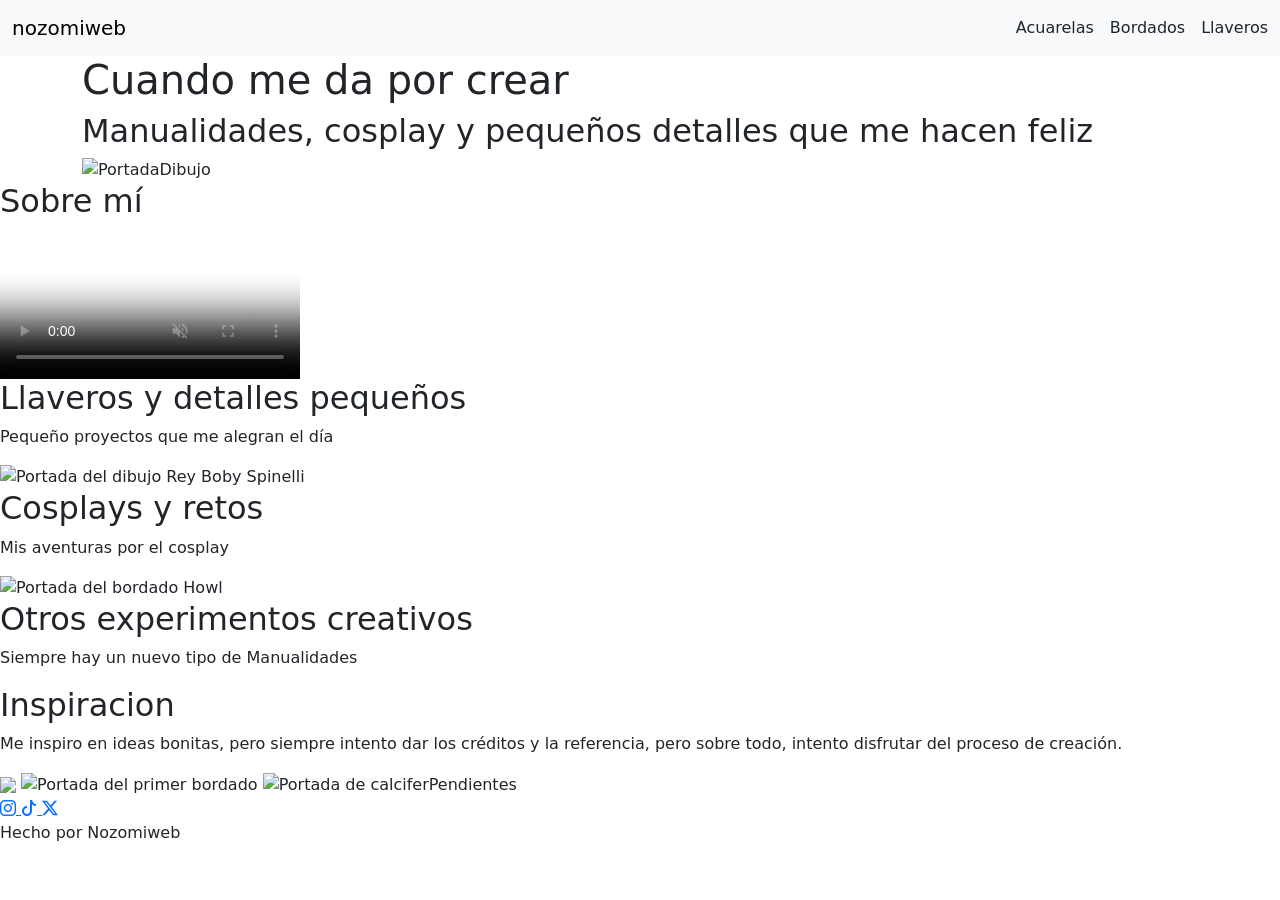
==== index.html @ b39aea2e "Add files via upload" ====
<html lang="es">
    <head>
        <title>nozomiweb</title>
        <meta charset="UTF-8">
        <link rel="stylesheet" href="./src/css/style.css">
        <!-- google fonts -->
        <link href="https://fonts.googleapis.com/css2?family=Nunito:wght@300;400;600;700&display=swap" rel="stylesheet">
        <!-- Bootstrap CSS -->
        <link href="https://cdn.jsdelivr.net/npm/bootstrap@5.3.3/dist/css/bootstrap.min.css" rel="stylesheet">
        <!-- Bootstrap JS (opcional para componentes interactivos como modals, dropdowns) -->
        <!-- Bootstrap JS + Popper (usa esta versión si no tienes conexión a internet) -->
        <script src="https://cdn.jsdelivr.net/npm/bootstrap@5.3.3/dist/js/bootstrap.bundle.min.js"></script>
        <!-- Bootstrap CSS iconos para el footer-->
        <link rel="stylesheet" href="https://cdn.jsdelivr.net/npm/bootstrap-icons@1.13.1/font/bootstrap-icons.min.css">
    </head>
        <body class="body">
            <main>
                <!-- Barra de navegación -->
                <nav class="navbar navbar-expand-lg navbar-light bg-light">
                    <div class="container-fluid d-flex justify-content-between align-items-center">
                        <a class="navbar-brand" href="./index.html">nozomiweb</a>
                        <!-- Button se colapse condigo original 
                        <button class="navbar-toggler" type="button"
                                data-bs-toggle="collapse"
                                data-bs-target="#navbarNav"
                                aria-controls="navbarNav"
                                aria-expanded="false"
                                aria-label="Toggle navigation">
                            <span class="navbar-toggler-icon"></span>
                        </button>
                        <div class="collapse navbar-collapse" id="navbarNav">
                            <ul class="navbar-nav">
                                <li class="nav-item">
                                    <a class="nav-link" href="./paginas/acuarelas.html">Acuarelas</a>
                                </li>
                                <li class="nav-item">
                                    <a class="nav-link" href="./paginas/bordados.html">Bordados</a>
                                </li>
                                <li class="nav-item">
                                    <a class="nav-link" href="./paginas/pan.html">Pan</a>
                                </li>
                                <li class="nav-item">
                                    <a class="nav-link" href="./paginas/llaveros.html">Llaveros</a>
                                </li>
                            </ul>
                        </div>
                        -->
                        <div class="d-flex gap-3">
                            <a class="nav-link" href="./paginas/acuarelas.html">Acuarelas</a>
                            <a class="nav-link" href="./paginas/bordados.html">Bordados</a>
                            <!-- <a class="nav-link" href="./paginas/pan.html">Pan</a> -->
                            <a class="nav-link" href="./paginas/llaveros.html">Llaveros</a>
                        </div>
                    </div>
                </nav>
                <section class="seccionTitulo autoShow">
                    <div class="contenedorTitulo container autoShow">
                        <div class="row align-items-center">
                            <h1 class="titulo col-12">Cuando me da por crear</h1>
                            <h2 class="subtitulo col-12">Manualidades, cosplay y pequeños detalles que me hacen feliz</h2>
                            <div class="itemTitulo col-12"> 
                                <img class="mediaTitulo" src="./src/img/dibujo_cristian.png" alt="PortadaDibujo">

                            </div>
                        </div>
                    </div>
                </section>
                <section class="sobreMi autoShow">
                    <h2 class="subtitulo2y3">Sobre mí</h2>
                    <div class="contenido3columnas">
                        <span class="item3columnas">
                            <video class="media3Columnas imageReveal" autoplay loop muted playsinline controls src="./src/video/videoRana.mp4" poster="./src/img/ranavideo.jpg"></video>
                            <h2 class="tituloSobreMi">Llaveros y detalles pequeños</h2>
                            <p>Pequeño proyectos que me alegran el día</p>
                        </span>
                        <span class="item3columnas">
                            <img class="media3Columnas imageReveal" src="./src/img/reyBobySpinelli.jpg" alt="Portada del dibujo Rey Boby Spinelli">
                            <h2 class="tituloSobreMi">Cosplays y retos</h2>
                            <p>Mis aventuras por el cosplay</p>
                        </span>
                        <span class="item3columnas">
                            <img class="media3Columnas imageReveal" src="./src/img/bordadoHowl.jpg" alt="Portada del bordado Howl">
                            <h2 class="tituloSobreMi">Otros experimentos creativos</h2>
                            <p>Siempre  hay un nuevo tipo de Manualidades</p>
                        </span>
                    </div>
                </section>
                <section class="Inspiracion autoShow">
                    <h2 class="subtitulo2y3">Inspiracion</h2>
                    <p>Me inspiro en ideas bonitas, pero siempre intento dar los créditos y la referencia, pero sobre todo, intento disfrutar del proceso de creación.</p>

                    <div class="contenido3columnas">
                        <span class="item3columnas">
                            <img class="media3Columnas imageReveal" src="./src/img/acuarelaHowl.jpg" poster="./src/img/acuarelaHowl.jpg">
                        </span>
                        <span class="item3columnas">
                            <img class="media3Columnas imageReveal" src="./src/img/primerbordado.jpg" alt="Portada del primer bordado">
                        </span>
                        <span class="item3columnas">
                            <img class="media3Columnas imageReveal" src="./src/img/calciferPendientes.jpg" alt="Portada de calciferPendientes">
                        </span>
                    </div>
                </section>
                <script src="https://cdn.jsdelivr.net/npm/bootstrap@5.3.3/dist/js/bootstrap.bundle.min.js"></script>
            </main>
            <footer class="footer">
                <a href="https://www.instagram.com/nozomi1766.h" target="_blank" rel="noopener noreferrer">
                    <i class="bi bi-instagram"></i>
                </a>
                <a href="https://www.tiktok.com/@nozomi1766?_t=ZN-8zOnGwAVxDS&_r=1" target="_blank" rel="noopener noreferrer">
                    <i class="bi bi-tiktok"></i>
                </a>
                <a href="https://x.com/NozomiW3?t=mJNYNtCcbD8m_alJudi39w&s=09" target="_blank" rel="noopener noreferrer">
                    <i class="bi bi-twitter-x"></i>
                </a>
                <p>Hecho por Nozomiweb</p>
            </footer>
        </body>
</html>
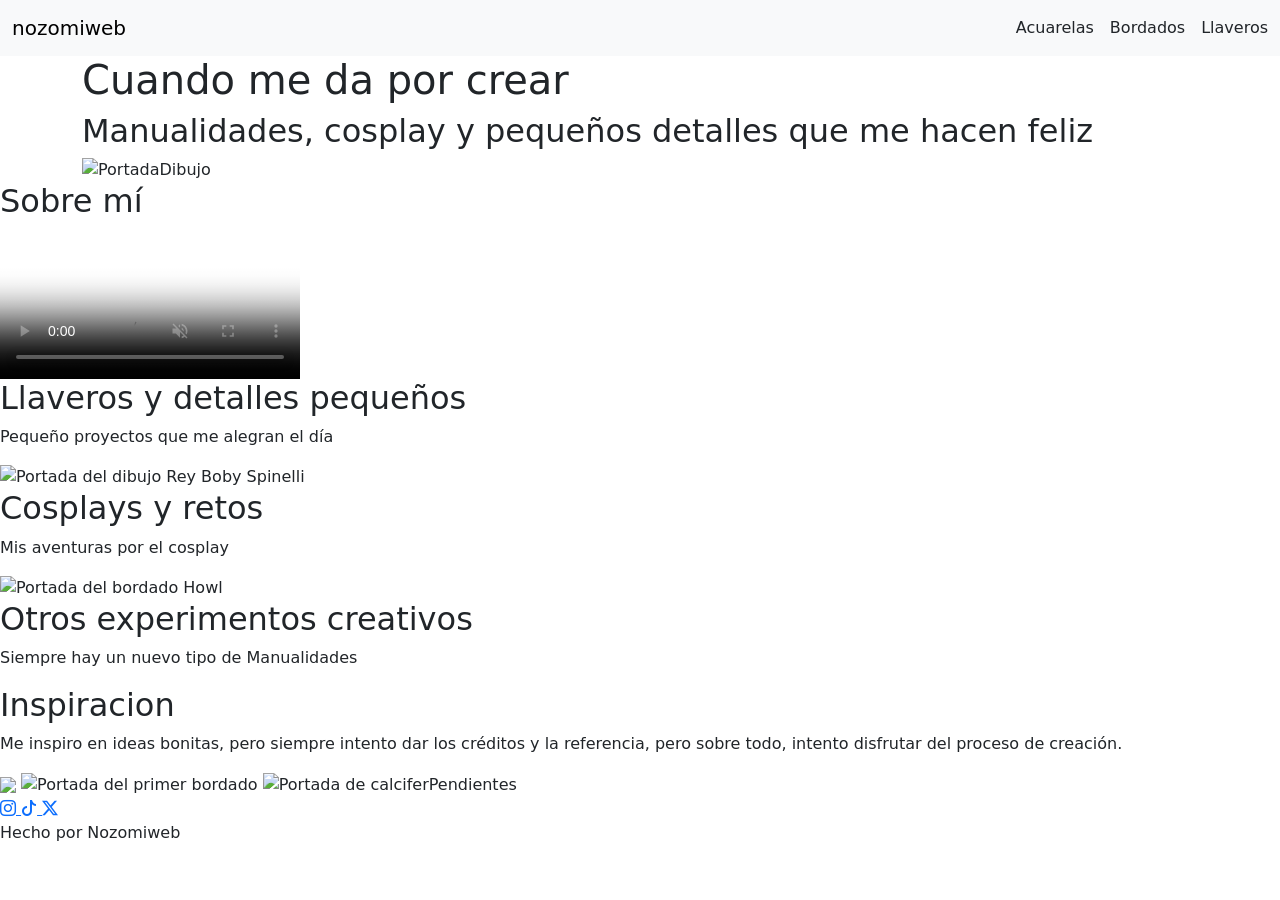
==== commit 910af8e2: "Refactor index.html structure and styles" ====
--- a/index.html
+++ b/index.html
@@ -1,18 +1,21 @@
 <html lang="es">
     <head>
-        <title>nozomiweb</title>
-        <meta charset="UTF-8">
-        <link rel="stylesheet" href="./src/css/style.css">
-        <!-- google fonts -->
-        <link href="https://fonts.googleapis.com/css2?family=Nunito:wght@300;400;600;700&display=swap" rel="stylesheet">
-        <!-- Bootstrap CSS -->
-        <link href="https://cdn.jsdelivr.net/npm/bootstrap@5.3.3/dist/css/bootstrap.min.css" rel="stylesheet">
-        <!-- Bootstrap JS (opcional para componentes interactivos como modals, dropdowns) -->
-        <!-- Bootstrap JS + Popper (usa esta versión si no tienes conexión a internet) -->
-        <script src="https://cdn.jsdelivr.net/npm/bootstrap@5.3.3/dist/js/bootstrap.bundle.min.js"></script>
-        <!-- Bootstrap CSS iconos para el footer-->
-        <link rel="stylesheet" href="https://cdn.jsdelivr.net/npm/bootstrap-icons@1.13.1/font/bootstrap-icons.min.css">
-    </head>
+    <meta charset="UTF-8">
+    <title>nozomiweb</title>
+    
+    <!-- Google Fonts -->
+    <link href="https://fonts.googleapis.com/css2?family=Nunito:wght@300;400;600;700&display=swap" rel="stylesheet">
+    
+    <!-- Bootstrap CSS e Iconos -->
+    <link href="https://cdn.jsdelivr.net/npm/bootstrap@5.3.3/dist/css/bootstrap.min.css" rel="stylesheet">
+    <link rel="stylesheet" href="https://cdn.jsdelivr.net/npm/bootstrap-icons@1.13.1/font/bootstrap-icons.min.css">
+    
+    <!-- Tu CSS Personalizado (SIEMPRE AL FINAL DE LOS ESTILOS) -->
+    <link rel="stylesheet" href="src/css/style.css">
+    
+    <!-- Bootstrap JS -->
+    <script src="https://cdn.jsdelivr.net/npm/bootstrap@5.3.3/dist/js/bootstrap.bundle.min.js"></script>
+</head>
         <body class="body">
             <main>
                 <!-- Barra de navegación -->
@@ -116,4 +119,4 @@
                 <p>Hecho por Nozomiweb</p>
             </footer>
         </body>
-</html>+</html>
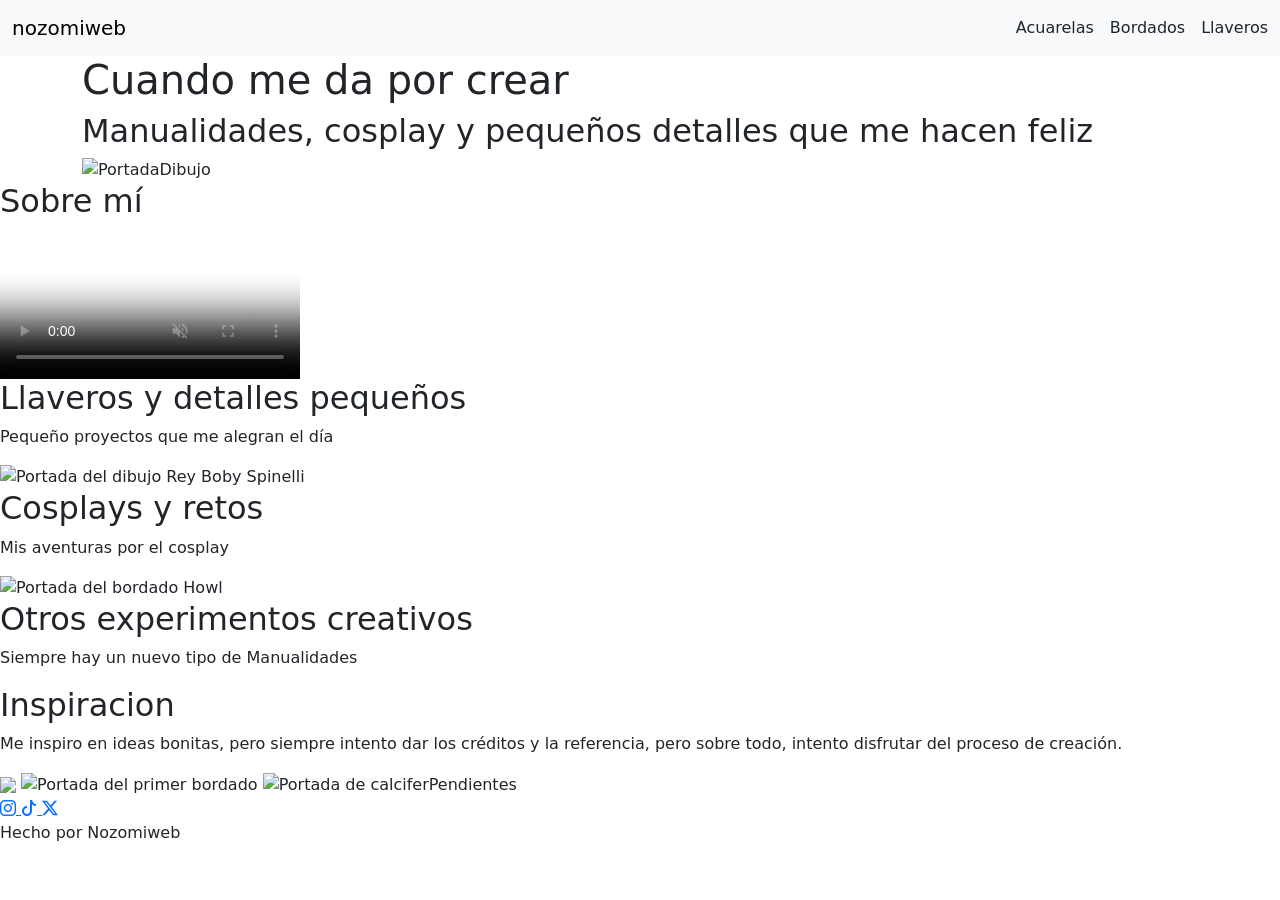
==== commit b4f72db2: "Update index.html" ====
--- a/index.html
+++ b/index.html
@@ -1,21 +1,21 @@
 <html lang="es">
     <head>
-    <meta charset="UTF-8">
-    <title>nozomiweb</title>
-    
-    <!-- Google Fonts -->
-    <link href="https://fonts.googleapis.com/css2?family=Nunito:wght@300;400;600;700&display=swap" rel="stylesheet">
-    
-    <!-- Bootstrap CSS e Iconos -->
-    <link href="https://cdn.jsdelivr.net/npm/bootstrap@5.3.3/dist/css/bootstrap.min.css" rel="stylesheet">
-    <link rel="stylesheet" href="https://cdn.jsdelivr.net/npm/bootstrap-icons@1.13.1/font/bootstrap-icons.min.css">
-    
-    <!-- Tu CSS Personalizado (SIEMPRE AL FINAL DE LOS ESTILOS) -->
-    <link rel="stylesheet" href="src/css/style.css">
-    
-    <!-- Bootstrap JS -->
-    <script src="https://cdn.jsdelivr.net/npm/bootstrap@5.3.3/dist/js/bootstrap.bundle.min.js"></script>
-</head>
+        <meta charset="UTF-8">
+        <title>nozomiweb</title>
+        
+        <!-- Google Fonts -->
+        <link href="https://fonts.googleapis.com/css2?family=Nunito:wght@300;400;600;700&display=swap" rel="stylesheet">
+        
+        <!-- Bootstrap CSS e Iconos -->
+        <link href="https://cdn.jsdelivr.net/npm/bootstrap@5.3.3/dist/css/bootstrap.min.css" rel="stylesheet">
+        <link rel="stylesheet" href="https://cdn.jsdelivr.net/npm/bootstrap-icons@1.13.1/font/bootstrap-icons.min.css">
+        
+        <!-- Tu CSS Personalizado (SIEMPRE AL FINAL DE LOS ESTILOS) -->
+        <link rel="stylesheet" href="src/css/style.css">
+        
+        <!-- Bootstrap JS -->
+        <script src="https://cdn.jsdelivr.net/npm/bootstrap@5.3.3/dist/js/bootstrap.bundle.min.js"></script>
+    </head>
         <body class="body">
             <main>
                 <!-- Barra de navegación -->
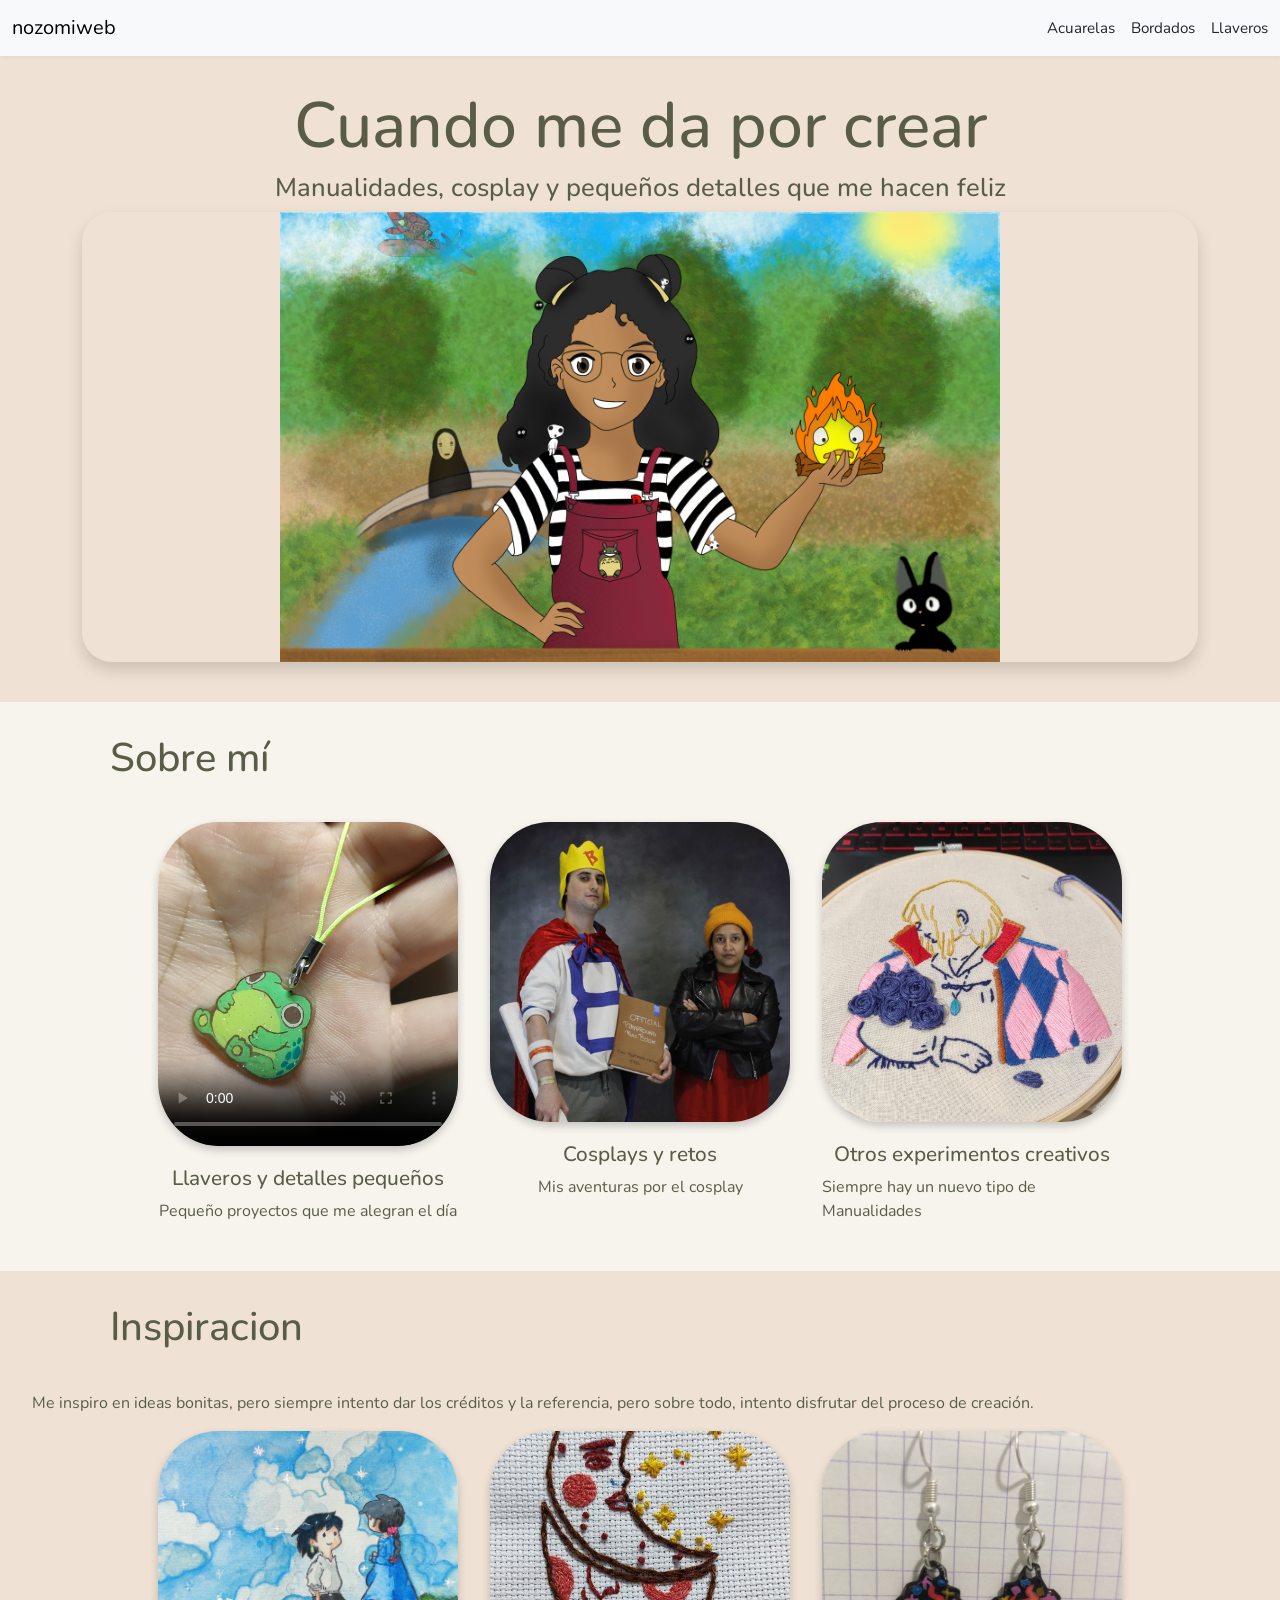
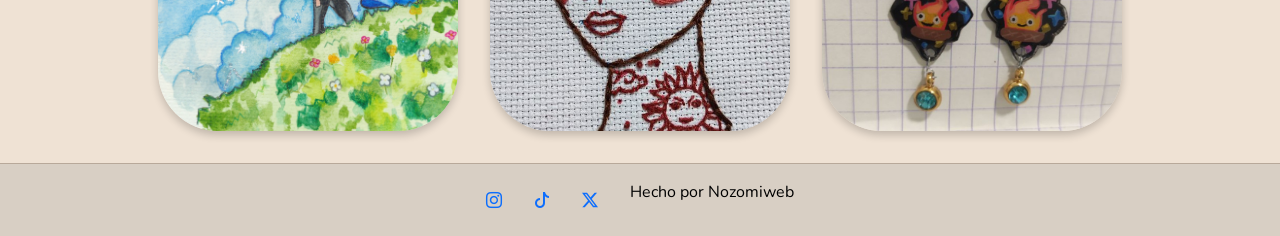
==== commit 4074c4b7: "recuperar" ====
--- a/index.html
+++ b/index.html
@@ -1,122 +1,119 @@
-<html lang="es">
-    <head>
-        <meta charset="UTF-8">
-        <title>nozomiweb</title>
-        
-        <!-- Google Fonts -->
-        <link href="https://fonts.googleapis.com/css2?family=Nunito:wght@300;400;600;700&display=swap" rel="stylesheet">
-        
-        <!-- Bootstrap CSS e Iconos -->
-        <link href="https://cdn.jsdelivr.net/npm/bootstrap@5.3.3/dist/css/bootstrap.min.css" rel="stylesheet">
-        <link rel="stylesheet" href="https://cdn.jsdelivr.net/npm/bootstrap-icons@1.13.1/font/bootstrap-icons.min.css">
-        
-        <!-- Tu CSS Personalizado (SIEMPRE AL FINAL DE LOS ESTILOS) -->
-        <link rel="stylesheet" href="src/css/style.css">
-        
-        <!-- Bootstrap JS -->
-        <script src="https://cdn.jsdelivr.net/npm/bootstrap@5.3.3/dist/js/bootstrap.bundle.min.js"></script>
-    </head>
-        <body class="body">
-            <main>
-                <!-- Barra de navegación -->
-                <nav class="navbar navbar-expand-lg navbar-light bg-light">
-                    <div class="container-fluid d-flex justify-content-between align-items-center">
-                        <a class="navbar-brand" href="./index.html">nozomiweb</a>
-                        <!-- Button se colapse condigo original 
-                        <button class="navbar-toggler" type="button"
-                                data-bs-toggle="collapse"
-                                data-bs-target="#navbarNav"
-                                aria-controls="navbarNav"
-                                aria-expanded="false"
-                                aria-label="Toggle navigation">
-                            <span class="navbar-toggler-icon"></span>
-                        </button>
-                        <div class="collapse navbar-collapse" id="navbarNav">
-                            <ul class="navbar-nav">
-                                <li class="nav-item">
-                                    <a class="nav-link" href="./paginas/acuarelas.html">Acuarelas</a>
-                                </li>
-                                <li class="nav-item">
-                                    <a class="nav-link" href="./paginas/bordados.html">Bordados</a>
-                                </li>
-                                <li class="nav-item">
-                                    <a class="nav-link" href="./paginas/pan.html">Pan</a>
-                                </li>
-                                <li class="nav-item">
-                                    <a class="nav-link" href="./paginas/llaveros.html">Llaveros</a>
-                                </li>
-                            </ul>
-                        </div>
-                        -->
-                        <div class="d-flex gap-3">
-                            <a class="nav-link" href="./paginas/acuarelas.html">Acuarelas</a>
-                            <a class="nav-link" href="./paginas/bordados.html">Bordados</a>
-                            <!-- <a class="nav-link" href="./paginas/pan.html">Pan</a> -->
-                            <a class="nav-link" href="./paginas/llaveros.html">Llaveros</a>
-                        </div>
-                    </div>
-                </nav>
-                <section class="seccionTitulo autoShow">
-                    <div class="contenedorTitulo container autoShow">
-                        <div class="row align-items-center">
-                            <h1 class="titulo col-12">Cuando me da por crear</h1>
-                            <h2 class="subtitulo col-12">Manualidades, cosplay y pequeños detalles que me hacen feliz</h2>
-                            <div class="itemTitulo col-12"> 
-                                <img class="mediaTitulo" src="./src/img/dibujo_cristian.png" alt="PortadaDibujo">
-
-                            </div>
-                        </div>
-                    </div>
-                </section>
-                <section class="sobreMi autoShow">
-                    <h2 class="subtitulo2y3">Sobre mí</h2>
-                    <div class="contenido3columnas">
-                        <span class="item3columnas">
-                            <video class="media3Columnas imageReveal" autoplay loop muted playsinline controls src="./src/video/videoRana.mp4" poster="./src/img/ranavideo.jpg"></video>
-                            <h2 class="tituloSobreMi">Llaveros y detalles pequeños</h2>
-                            <p>Pequeño proyectos que me alegran el día</p>
-                        </span>
-                        <span class="item3columnas">
-                            <img class="media3Columnas imageReveal" src="./src/img/reyBobySpinelli.jpg" alt="Portada del dibujo Rey Boby Spinelli">
-                            <h2 class="tituloSobreMi">Cosplays y retos</h2>
-                            <p>Mis aventuras por el cosplay</p>
-                        </span>
-                        <span class="item3columnas">
-                            <img class="media3Columnas imageReveal" src="./src/img/bordadoHowl.jpg" alt="Portada del bordado Howl">
-                            <h2 class="tituloSobreMi">Otros experimentos creativos</h2>
-                            <p>Siempre  hay un nuevo tipo de Manualidades</p>
-                        </span>
-                    </div>
-                </section>
-                <section class="Inspiracion autoShow">
-                    <h2 class="subtitulo2y3">Inspiracion</h2>
-                    <p>Me inspiro en ideas bonitas, pero siempre intento dar los créditos y la referencia, pero sobre todo, intento disfrutar del proceso de creación.</p>
-
-                    <div class="contenido3columnas">
-                        <span class="item3columnas">
-                            <img class="media3Columnas imageReveal" src="./src/img/acuarelaHowl.jpg" poster="./src/img/acuarelaHowl.jpg">
-                        </span>
-                        <span class="item3columnas">
-                            <img class="media3Columnas imageReveal" src="./src/img/primerbordado.jpg" alt="Portada del primer bordado">
-                        </span>
-                        <span class="item3columnas">
-                            <img class="media3Columnas imageReveal" src="./src/img/calciferPendientes.jpg" alt="Portada de calciferPendientes">
-                        </span>
-                    </div>
-                </section>
-                <script src="https://cdn.jsdelivr.net/npm/bootstrap@5.3.3/dist/js/bootstrap.bundle.min.js"></script>
-            </main>
-            <footer class="footer">
-                <a href="https://www.instagram.com/nozomi1766.h" target="_blank" rel="noopener noreferrer">
-                    <i class="bi bi-instagram"></i>
-                </a>
-                <a href="https://www.tiktok.com/@nozomi1766?_t=ZN-8zOnGwAVxDS&_r=1" target="_blank" rel="noopener noreferrer">
-                    <i class="bi bi-tiktok"></i>
-                </a>
-                <a href="https://x.com/NozomiW3?t=mJNYNtCcbD8m_alJudi39w&s=09" target="_blank" rel="noopener noreferrer">
-                    <i class="bi bi-twitter-x"></i>
-                </a>
-                <p>Hecho por Nozomiweb</p>
-            </footer>
-        </body>
-</html>
+<html lang="es">
+    <head>
+        <title>nozomiweb</title>
+        <meta charset="UTF-8">
+        <link rel="stylesheet" href="./src/css/style.css">
+        <!-- google fonts -->
+        <link href="https://fonts.googleapis.com/css2?family=Nunito:wght@300;400;600;700&display=swap" rel="stylesheet">
+        <!-- Bootstrap CSS -->
+        <link href="https://cdn.jsdelivr.net/npm/bootstrap@5.3.3/dist/css/bootstrap.min.css" rel="stylesheet">
+        <!-- Bootstrap JS (opcional para componentes interactivos como modals, dropdowns) -->
+        <!-- Bootstrap JS + Popper (usa esta versión si no tienes conexión a internet) -->
+        <script src="https://cdn.jsdelivr.net/npm/bootstrap@5.3.3/dist/js/bootstrap.bundle.min.js"></script>
+        <!-- Bootstrap CSS iconos para el footer-->
+        <link rel="stylesheet" href="https://cdn.jsdelivr.net/npm/bootstrap-icons@1.13.1/font/bootstrap-icons.min.css">
+    </head>
+        <body class="body">
+            <main>
+                <!-- Barra de navegación -->
+                <nav class="navbar navbar-expand-lg navbar-light bg-light">
+                    <div class="container-fluid d-flex justify-content-between align-items-center">
+                        <a class="navbar-brand" href="./index.html">nozomiweb</a>
+                        <!-- Button se colapse condigo original 
+                        <button class="navbar-toggler" type="button"
+                                data-bs-toggle="collapse"
+                                data-bs-target="#navbarNav"
+                                aria-controls="navbarNav"
+                                aria-expanded="false"
+                                aria-label="Toggle navigation">
+                            <span class="navbar-toggler-icon"></span>
+                        </button>
+                        <div class="collapse navbar-collapse" id="navbarNav">
+                            <ul class="navbar-nav">
+                                <li class="nav-item">
+                                    <a class="nav-link" href="./paginas/acuarelas.html">Acuarelas</a>
+                                </li>
+                                <li class="nav-item">
+                                    <a class="nav-link" href="./paginas/bordados.html">Bordados</a>
+                                </li>
+                                <li class="nav-item">
+                                    <a class="nav-link" href="./paginas/pan.html">Pan</a>
+                                </li>
+                                <li class="nav-item">
+                                    <a class="nav-link" href="./paginas/llaveros.html">Llaveros</a>
+                                </li>
+                            </ul>
+                        </div>
+                        -->
+                        <div class="d-flex gap-3">
+                            <a class="nav-link" href="./paginas/acuarelas.html">Acuarelas</a>
+                            <a class="nav-link" href="./paginas/bordados.html">Bordados</a>
+                            <!-- <a class="nav-link" href="./paginas/pan.html">Pan</a> -->
+                            <a class="nav-link" href="./paginas/llaveros.html">Llaveros</a>
+                        </div>
+                    </div>
+                </nav>
+                <section class="seccionTitulo autoShow">
+                    <div class="contenedorTitulo container autoShow">
+                        <div class="row align-items-center">
+                            <h1 class="titulo col-12">Cuando me da por crear</h1>
+                            <h2 class="subtitulo col-12">Manualidades, cosplay y pequeños detalles que me hacen feliz</h2>
+                            <div class="itemTitulo col-12"> 
+                                <img class="mediaTitulo" src="./src/img/dibujo_cristian.png" alt="PortadaDibujo">
+
+                            </div>
+                        </div>
+                    </div>
+                </section>
+                <section class="sobreMi autoShow">
+                    <h2 class="subtitulo2y3">Sobre mí</h2>
+                    <div class="contenido3columnas">
+                        <span class="item3columnas">
+                            <video class="media3Columnas imageReveal" autoplay loop muted playsinline controls src="./src/video/videoRana.mp4" poster="./src/img/ranavideo.jpg"></video>
+                            <h2 class="tituloSobreMi">Llaveros y detalles pequeños</h2>
+                            <p>Pequeño proyectos que me alegran el día</p>
+                        </span>
+                        <span class="item3columnas">
+                            <img class="media3Columnas imageReveal" src="./src/img/reyBobySpinelli.jpg" alt="Portada del dibujo Rey Boby Spinelli">
+                            <h2 class="tituloSobreMi">Cosplays y retos</h2>
+                            <p>Mis aventuras por el cosplay</p>
+                        </span>
+                        <span class="item3columnas">
+                            <img class="media3Columnas imageReveal" src="./src/img/bordadoHowl.jpg" alt="Portada del bordado Howl">
+                            <h2 class="tituloSobreMi">Otros experimentos creativos</h2>
+                            <p>Siempre  hay un nuevo tipo de Manualidades</p>
+                        </span>
+                    </div>
+                </section>
+                <section class="Inspiracion autoShow">
+                    <h2 class="subtitulo2y3">Inspiracion</h2>
+                    <p>Me inspiro en ideas bonitas, pero siempre intento dar los créditos y la referencia, pero sobre todo, intento disfrutar del proceso de creación.</p>
+
+                    <div class="contenido3columnas">
+                        <span class="item3columnas">
+                            <img class="media3Columnas imageReveal" src="./src/img/acuarelaHowl.jpg" poster="./src/img/acuarelaHowl.jpg">
+                        </span>
+                        <span class="item3columnas">
+                            <img class="media3Columnas imageReveal" src="./src/img/primerbordado.jpg" alt="Portada del primer bordado">
+                        </span>
+                        <span class="item3columnas">
+                            <img class="media3Columnas imageReveal" src="./src/img/calciferPendientes.jpg" alt="Portada de calciferPendientes">
+                        </span>
+                    </div>
+                </section>
+                <script src="https://cdn.jsdelivr.net/npm/bootstrap@5.3.3/dist/js/bootstrap.bundle.min.js"></script>
+            </main>
+            <footer class="footer">
+                <a href="https://www.instagram.com/nozomi1766.h" target="_blank" rel="noopener noreferrer">
+                    <i class="bi bi-instagram"></i>
+                </a>
+                <a href="https://www.tiktok.com/@nozomi1766?_t=ZN-8zOnGwAVxDS&_r=1" target="_blank" rel="noopener noreferrer">
+                    <i class="bi bi-tiktok"></i>
+                </a>
+                <a href="https://x.com/NozomiW3?t=mJNYNtCcbD8m_alJudi39w&s=09" target="_blank" rel="noopener noreferrer">
+                    <i class="bi bi-twitter-x"></i>
+                </a>
+                <p>Hecho por Nozomiweb</p>
+            </footer>
+        </body>
+</html>
--- a/src/css/style.css
+++ b/src/css/style.css
@@ -0,0 +1,458 @@
+/*Barra navegacion*/
+.navbar{
+    background-color:#f3eee7;
+    box-shadow: 0 1px 4px rgba(0,0,0,0.05); /* sombra sutil */
+}
+.navbar-nav {
+    flex-wrap: wrap;
+    gap: 0.5em;
+}
+.nav-link{
+    color: #333;
+}
+.navbar .nav-link{
+    font-size: 0.95em;
+}
+.nav-link:hover{
+    color: #d87127;
+}
+
+/*Inicio fuente*/
+.body{
+    font-family: 'Nunito', sans-serif;
+    display: flex;
+    flex-direction: column;
+    min-height: 100vh;
+    margin: 0;
+}
+/*index*/
+.seccionTitulo {
+    text-align: center;
+    background-color: #efe2d4;
+    display: flex;
+    flex-direction: column;
+    justify-content: center; 
+    align-items: center;
+    width: 100%;
+    max-width: 100vw;
+    color: #595d48;
+    /* CAMBIOS AQUÍ: quitamos max-height y añadimos espacio arriba y abajo */
+    padding: 2rem 1rem 2rem 1rem; 
+    /* min-height: 100vh; */
+
+}
+.itemTitulo {
+    width: 100%;
+    max-width: 650px; 
+    margin: 1rem auto 0 auto; 
+    justify-content: center;
+}
+.titulo {
+    font-size: 5vw;
+    color: #595d48;
+}
+.mediaTitulo {
+    height: auto;
+    max-height: 50vh;
+    width: 100%;
+    border-radius: 30px;
+    object-fit: contain;
+    box-shadow: 0 8px 16px rgba(0, 0, 0, 0.15);
+    margin-bottom: 0.5rem;
+}
+.subtitulo {
+    font-size: 2vw;
+    color: #595d48;
+}
+/* .explore-button {
+    font-size: 1.5em;
+    background-color: #d87127;
+    color: #ffffff;
+    border: none;
+    padding: 0.8em 1.5em;
+    border-radius: 5px;
+    cursor: pointer;
+    margin: 1em;   
+}
+.explore-button:hover {
+    background-color: #b85e20; */
+
+.sobreMi{
+    text-align: left;
+    padding: 2em;
+    color: #595d48;
+    background-color: #f7f4ee;
+}
+.Inspiracion{
+    text-align: left;
+    padding: 2em;
+    color: #595d48;
+    background-color: #efe2d4;
+}
+.subtitulo2y3 {
+    font-size: 2.5em;
+    color: #595d48;
+    width: 100%;
+    max-width: calc(300px * 3 + 2em * 2); /* 3 columnas de 300px + gaps */
+    margin: 0 auto 1em; /* lo centra */
+}
+.contenido3columnas {
+    display: flex;
+    justify-content: center;
+    gap: 2em;
+    flex-wrap: wrap; /* por si la pantalla es pequeña */
+}
+.item3columnas{
+    width: 300px;
+    display: flex;
+    flex-direction: column;
+    align-items: center;
+}
+.media3Columnas {
+    width: 100%;
+    aspect-ratio: 1 / 1; /* cuadrado */
+    border-radius: 20%; /* igual que Canva */
+    object-fit: cover;
+    box-shadow: 0 4px 8px rgba(0, 0, 0, 0.2);
+}
+.tituloSobreMi {
+    margin-top: 1em;
+    font-size: 1.3em;
+}
+.itemSobreMi p {
+    font-size: 1em;
+    color: #595d48;
+}
+
+/*FOOTER*/
+.footer {
+    display: flex;
+    justify-content: center;
+    align-items: center;
+    gap: 2em;
+    flex-wrap: wrap;
+    background-color: #d8cfc4;
+    border-top: 1px solid #b8a99a;
+    width: 100%;
+    color: black;
+    padding: 1em;
+
+}
+----------------------------------------------------------------
+/*BORDADOS*/
+.paginaentera {
+    margin: 0;
+    box-sizing: border-box;
+    font-family: Arial, sans-serif;
+    background-color: #efe2d4;
+    position: relative;
+    height: calc(100vh - 56px);
+}
+.contenido {
+  position: absolute;
+  top: 8vh;
+  width: 100%;
+  display: flex;
+  flex-direction: column;
+  align-items: center;
+  text-align: center;
+  z-index: 10;
+  pointer-events: none;
+}
+.titulo1 {
+  font-size: clamp(3rem, 8vw, 5rem);
+  color: #595d48;
+  font-family: 'Pacifico', cursive;
+  text-shadow: 0 2px 16px rgba(0,0,0,0.15);
+  margin-bottom: 0.2em;
+}
+
+/*Carousel*/
+.carousel-caption {
+  background: rgba(30,30,30,0.52);
+  border-radius: 1em;
+  padding: 0.7em 1.2em 0.5em 1.2em;
+  display: inline-block;
+  margin-bottom: 2vh;
+  max-width: 350px;
+  margin-left: auto;
+  margin-right: auto;
+  box-shadow: 0 2px 12px rgba(0,0,0,0.13);
+  backdrop-filter: blur(2px);
+}
+.carousel-caption h3 {
+  font-size: 1.5rem;
+  margin-bottom: 0.2em;
+  font-family: 'Pacifico', cursive;
+  letter-spacing: 0.5px;
+}
+.carousel-caption p {
+  font-size: 1rem;
+  margin-bottom: 0;
+    font-family: 'Montserrat', sans-serif;;
+}
+.carousel-inner img {
+    display: flex;
+    max-height: 95vh;
+    width: 100%;
+    max-width: 100vw;
+    object-fit: cover;
+    /* filter: blur(8px); */
+    background: #222;
+    justify-content: center;
+    overflow: hidden;
+}
+#carouselId,
+#carouselId .carousel-inner,
+#carouselId .carousel-item {
+    max-height: 100vh;
+    width: 100%;
+    max-width: 100vw;
+    overflow: hidden;
+    position: relative;
+}
+#carouselId .carousel-item img,
+#carouselId .carousel-item video {
+  width: 100%;
+  height: 100%;
+  object-fit: cover;
+  position: relative;
+
+}
+.carousel-indicators {
+  margin-bottom: 1.5rem;
+  display: flex;
+  justify-content: center;
+  align-items: center;
+  gap: 10px; /* Espaciado entre puntos */
+}
+.carousel-indicators [data-bs-target] {
+  width: 12px !important;
+  height: 12px !important;
+  border-radius: 50% !important;
+  border: none !important;
+  margin: 0 !important;
+  background-color: rgba(255,255,255,0.5) !important;
+  box-shadow: 0 1px 5px rgba(0,0,0,0.08);
+  opacity: 1 !important;
+  transition: background-color 0.2s, box-shadow 0.2s;
+  padding: 0 !important;         /* Muy importante para que no se alargue */
+  outline: none !important;
+}
+.carousel-indicators .active,
+.carousel-indicators [aria-current="true"] {
+  background-color: #fff !important;
+  box-shadow: 0 2px 8px rgba(60,60,60,0.15) !important;
+}
+----------------------------------------------------------------
+/*Llaveros*/
+/* Página de llaveros */
+.pagina-llaveros {
+  max-height: 100%;
+  margin: 0 auto;
+  background-color: #efe2d4;
+  font-family: 'Nunito', sans-serif;
+}
+
+.introduccion {
+  text-align: center;
+  font-size: 1.5rem;
+  font-weight: 400;
+  margin: 1em;
+  color:#1b1b15;
+
+}
+
+.galeria-llaveros {
+  display: grid;
+  grid-template-columns: repeat(auto-fill, minmax(340px, 1fr));
+  gap: 2rem;
+  justify-items: stretch;
+  margin: 0 auto;
+  padding: 2rem 3rem;
+  overflow: visible;
+  align-items: stretch;
+}
+.llavero:hover {
+  transform-origin: center top;
+   box-shadow: 0 4px 12px rgba(0,0,0,0.1);
+   transform: scale(1.05);
+   z-index: 10;
+   transition: transform 0.3s ease, z-index 0.3s ease;
+}
+article.llavero > img{
+  width: 100%;
+  height: auto;
+  border-radius: 10px;
+  display: block;
+  overflow: hidden;
+}
+.llavero > div:last-child{
+  margin-top: auto;
+}
+.llavero {
+  max-width: 380px;
+  position: relative;
+  width: 100%;
+  z-index: 0;
+  display: flex;
+  flex-direction: column;
+  gap: 1em;
+  align-items: center;
+  margin: 0.5em;
+  border-radius: 12px;
+  background: linear-gradient(rgba(5,7,12,0.02), rgba(5,7,12,0.02));
+  transition: transform 0.3s ease, box-shadow 0.3s ease;
+  will-change: transform;
+  isolation: isolate;
+}
+
+.llavero img,
+.llavero video {
+  width: 100%;
+  border-radius: 12px;
+  object-fit: cover;
+  box-shadow: 0 4px 10px rgba(0,0,0,0.08);
+}
+  
+.descripcion {
+  font-size: 1.2rem;
+  text-align: justify;
+  align-items: center;
+  padding: 0 1em 1em 1em;
+  font-family: 'Nunito', sans-serif;
+  color: #595d48;
+  border-radius: 12px;
+}
+
+.referencia {
+  border-top: 1px solid #e2d6c9;
+  color: #7a4f2c;
+  text-decoration: underline;
+  padding: .5em 1em 1em;  
+  font-size: 1.2rem;
+}
+
+---------------------------------------------------------------
+
+/*Pagina del Pan*/
+.pagina-pan {
+  background-color: #efe2d4;
+  color: #4a3b2a;
+}
+/* Encabezado */
+.pagina-pan h1 {
+  text-align: center;
+  font-family: 'Nunito', serif; /* un toque elegante */
+  font-size: 2.2rem;
+  color: #7a4f2c;
+  margin-bottom: 0.5rem;
+}
+.pagina-pan .intro p {
+  text-align: center;
+  font-size: 1.1rem;
+  max-width: 700px;
+  margin: 0 auto 2rem;
+}
+/* Cierre */ .cierre { text-align: center; font-style: italic; font-size: 1.05rem; color: #5a4d42; }
+/* Galería de fotos */
+.galeria-pan {
+  display: flex;
+  flex-wrap: wrap;
+  gap: 1.5rem;
+  margin-bottom: 2rem;
+  object-fit: cover;
+  justify-content: center;
+  align-items: stretch;
+  
+}
+.galeria-pan img {
+  aspect-ratio: 4 / 3;
+  width: calc(33% - 1rem);
+  max-width: 100%;
+  border-radius: 12px;
+  object-fit: cover;
+  box-shadow: 0 4px 12px rgba(0,0,0,0.1);
+  align-items: stretch;
+}
+
+/* Bloques (ingredientes, proceso, tips) */
+.pagina-pan section {
+  background: #fff;
+  margin: 1em;
+  overflow: hidden;
+  border-radius: 12px;
+  padding: 1.5rem;
+  margin-bottom: 2rem;
+  box-shadow: 0 2px 6px rgba(0,0,0,0.05);
+  scroll-margin-top: 80px; /* para anclar bien con el navbar */
+}
+.ingredientes, video{
+  flex:1;
+  padding: inherit;
+  height: -webkit-fill-available;
+  margin: 0 !important;
+  border-radius: 12px;
+  box-shadow: 0 2px 6px rgba(0,0,0,0.05);
+  background:rgba(0, 0, 0, 0.125);
+}
+.video{
+  width: 243.75px; /* 325px * 0.5 */
+  height: 525px;  /* 700px * 0.5 */
+  position: relative;
+  border-radius: 12px;
+}
+.video iframe{
+  width: 325px;
+  height: 700px;
+  transform: scale(0.8);
+  transform-origin: 0 0;
+  position: absolute;
+  border-radius: 12px;
+}
+.pagina-pan h2 {
+  margin: 1em;
+  color: #7a4f2c;
+  font-size: 1.4rem;
+  margin-bottom: 1rem;
+  text-align: center;
+}
+
+/* Listas */
+.ingredientes ul, .proceso ol,
+.tips ul {
+  padding: 2em;
+}
+.ingredientes li, .tips li, .proceso li {
+  margin-bottom: 0.6rem;
+  position: relative;
+  text-align: justify;
+}
+.ingredientes li::before {
+  color: #7a4f2c;
+  position: relative;
+  left: 0;
+}
+
+
+.proceso ol {
+  padding-left: 1.4rem;
+}
+
+.contenido.pagina-pan{ width: 100vw;}
+
+.contenedor-video-ingredientes{
+  display: flex;
+  justify-content: center;
+  flex-wrap: wrap;
+  gap: 2rem;
+  align-items: start;
+  grid-template-columns: repeat(auto-fill, minmax(300px, 1fr));
+  /* Opcional: ajustar el tamaño de los videos en pantallas más pequeñas */
+  @media (max-width: 900px) {
+    .video {
+      max-width: 480px;
+    }
+  }
+}
+
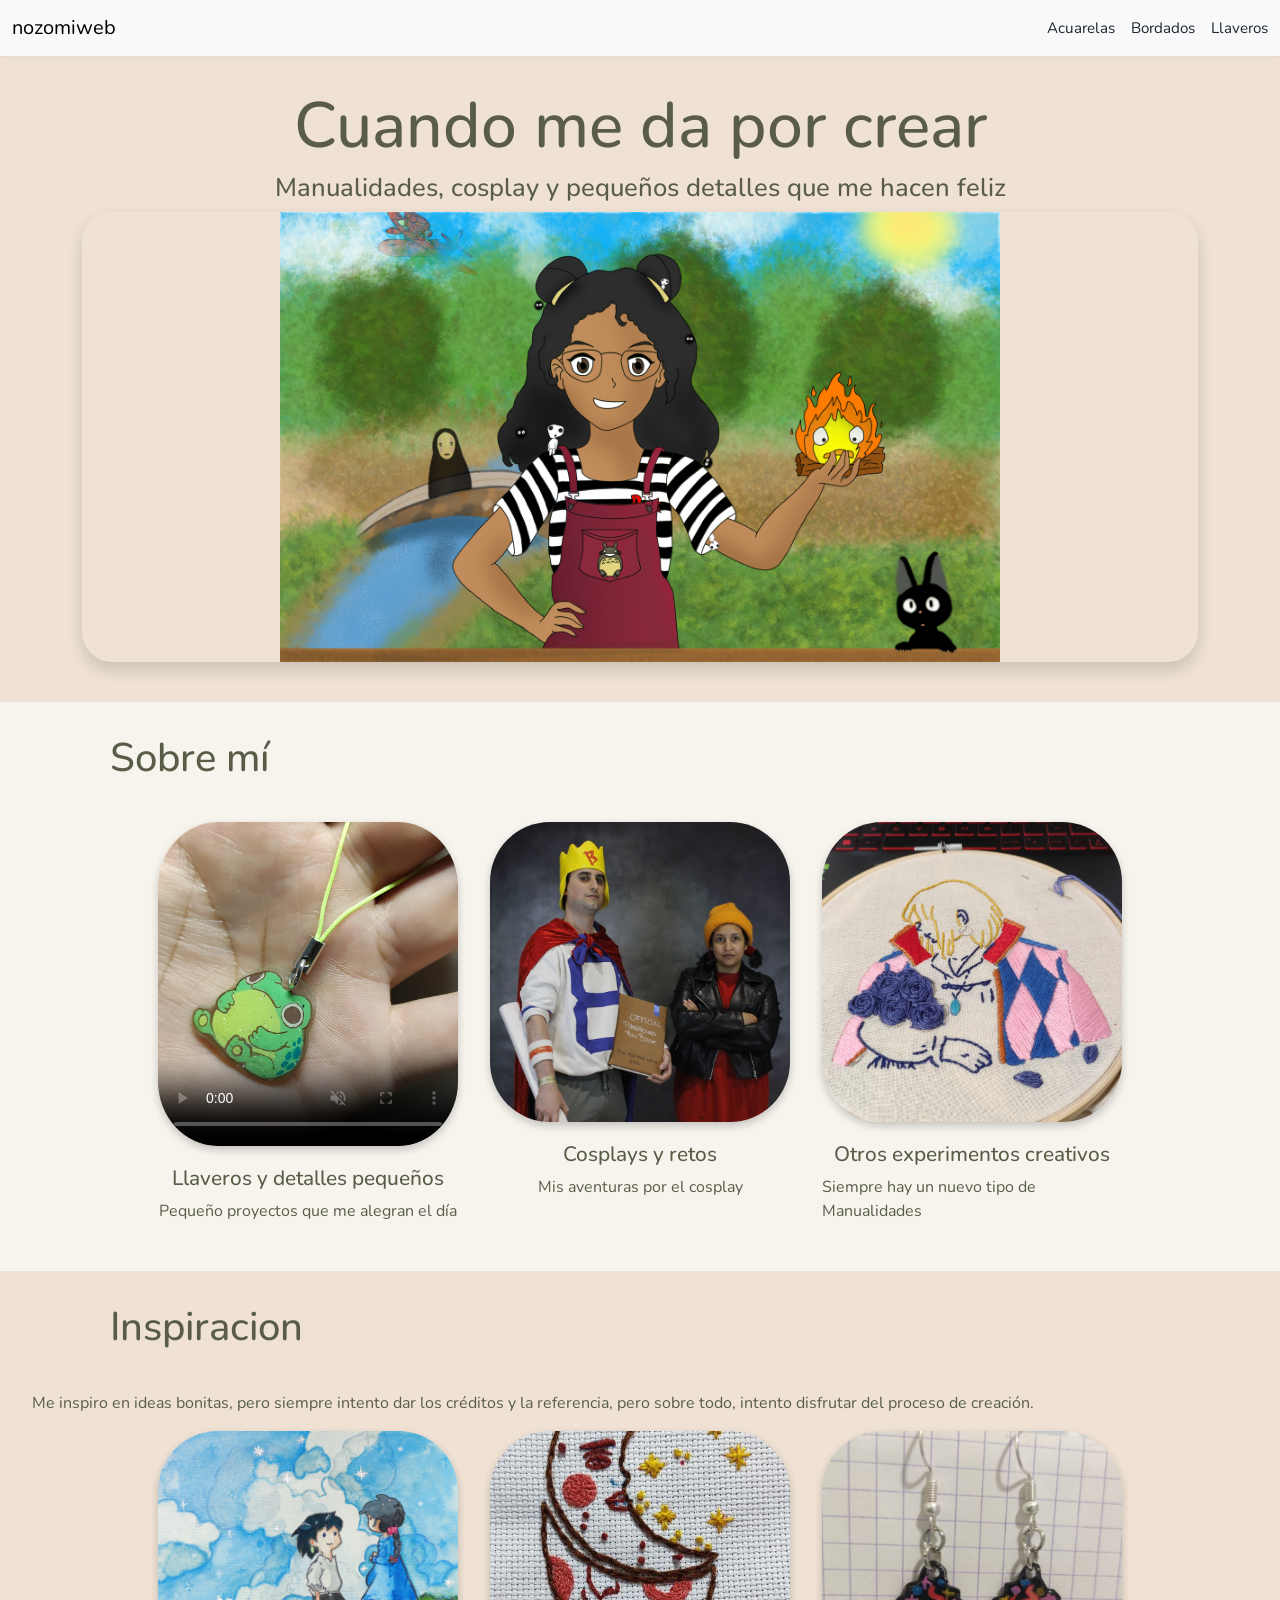
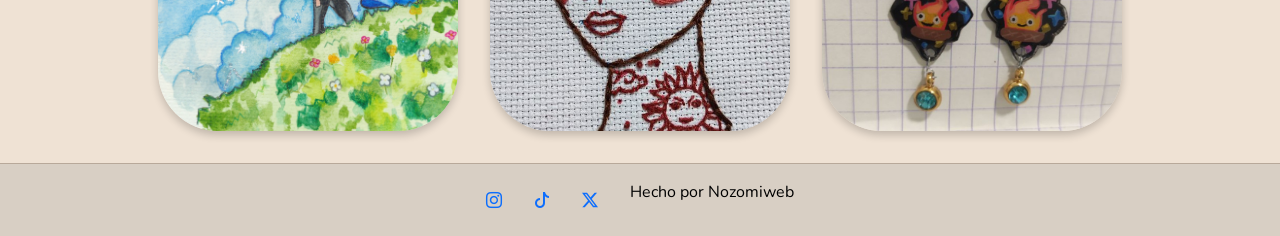
==== commit 2d63339c: "Clean up navigation bar by removing commented code Removed commented-out navigation button and links" ====
--- a/index.html
+++ b/index.html
@@ -19,32 +19,6 @@
                 <nav class="navbar navbar-expand-lg navbar-light bg-light">
                     <div class="container-fluid d-flex justify-content-between align-items-center">
                         <a class="navbar-brand" href="./index.html">nozomiweb</a>
-                        <!-- Button se colapse condigo original 
-                        <button class="navbar-toggler" type="button"
-                                data-bs-toggle="collapse"
-                                data-bs-target="#navbarNav"
-                                aria-controls="navbarNav"
-                                aria-expanded="false"
-                                aria-label="Toggle navigation">
-                            <span class="navbar-toggler-icon"></span>
-                        </button>
-                        <div class="collapse navbar-collapse" id="navbarNav">
-                            <ul class="navbar-nav">
-                                <li class="nav-item">
-                                    <a class="nav-link" href="./paginas/acuarelas.html">Acuarelas</a>
-                                </li>
-                                <li class="nav-item">
-                                    <a class="nav-link" href="./paginas/bordados.html">Bordados</a>
-                                </li>
-                                <li class="nav-item">
-                                    <a class="nav-link" href="./paginas/pan.html">Pan</a>
-                                </li>
-                                <li class="nav-item">
-                                    <a class="nav-link" href="./paginas/llaveros.html">Llaveros</a>
-                                </li>
-                            </ul>
-                        </div>
-                        -->
                         <div class="d-flex gap-3">
                             <a class="nav-link" href="./paginas/acuarelas.html">Acuarelas</a>
                             <a class="nav-link" href="./paginas/bordados.html">Bordados</a>
@@ -116,4 +90,4 @@
                 <p>Hecho por Nozomiweb</p>
             </footer>
         </body>
-</html>+</html>
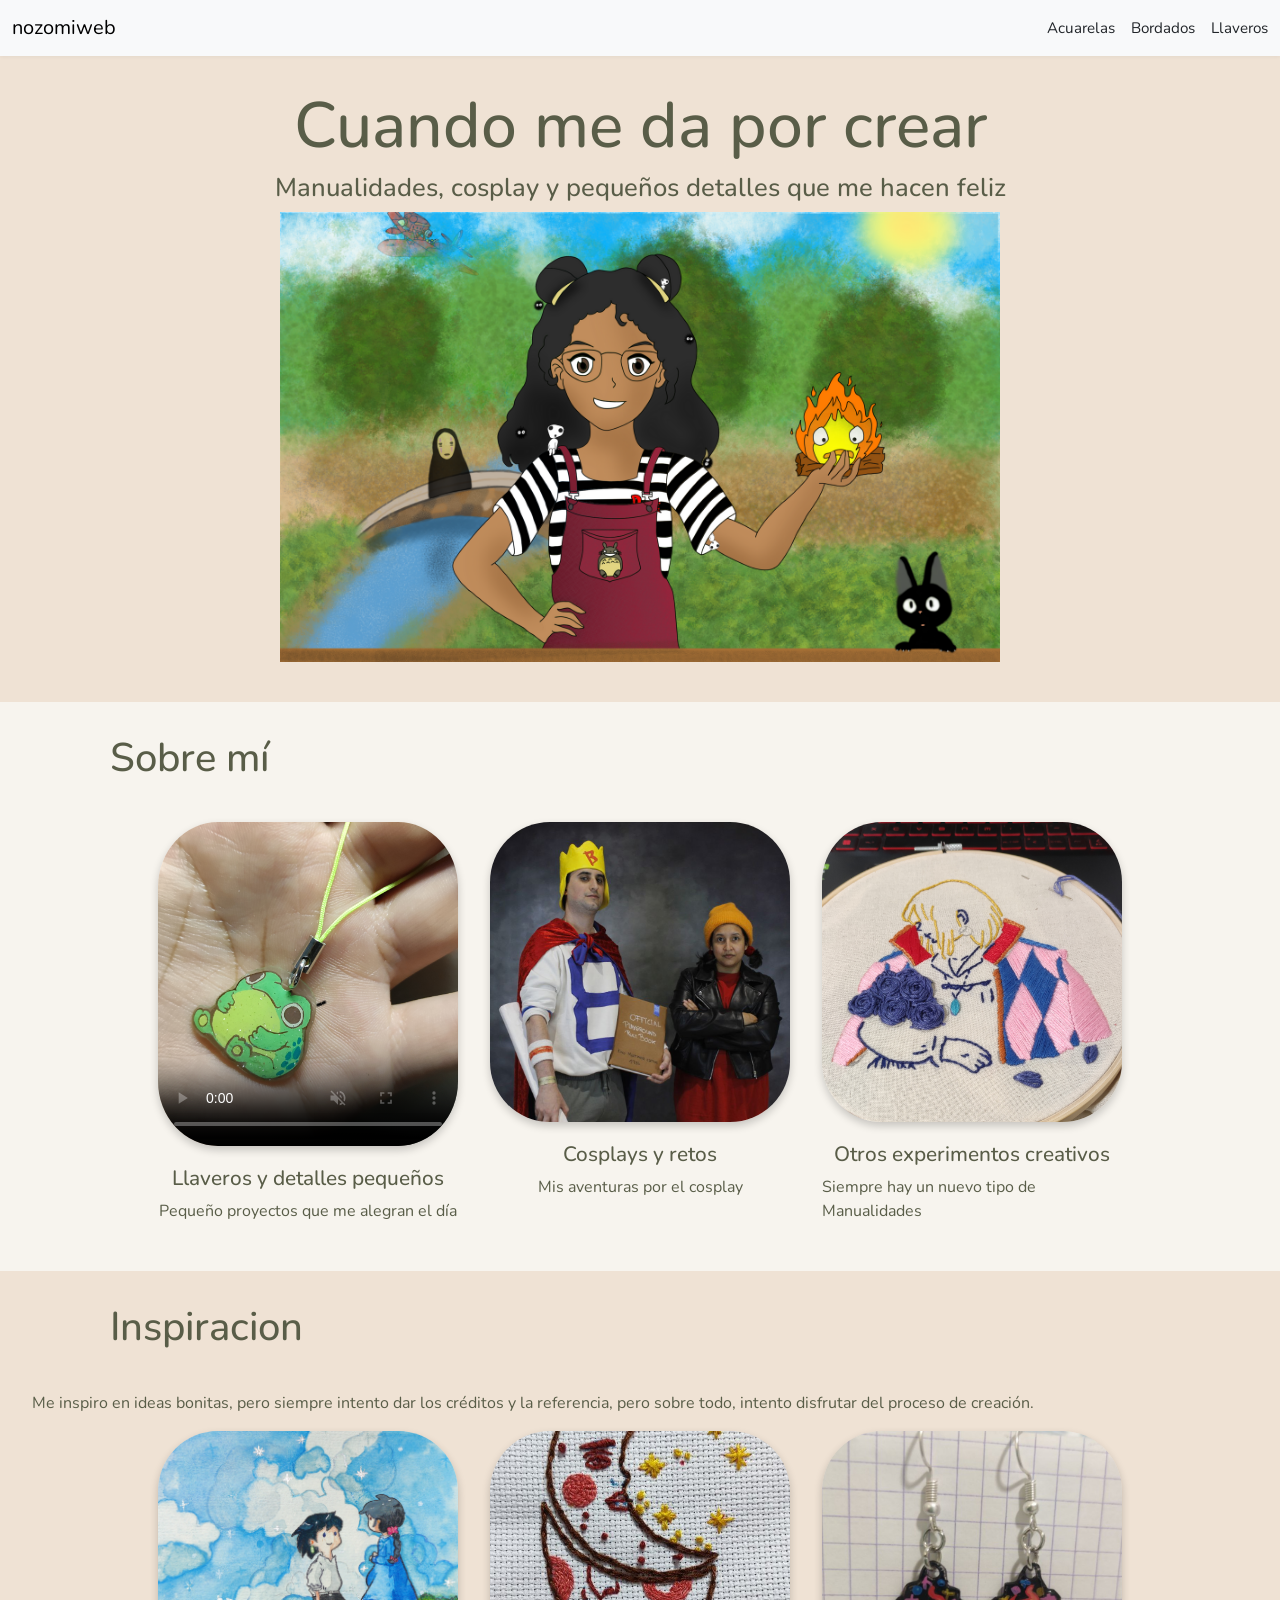
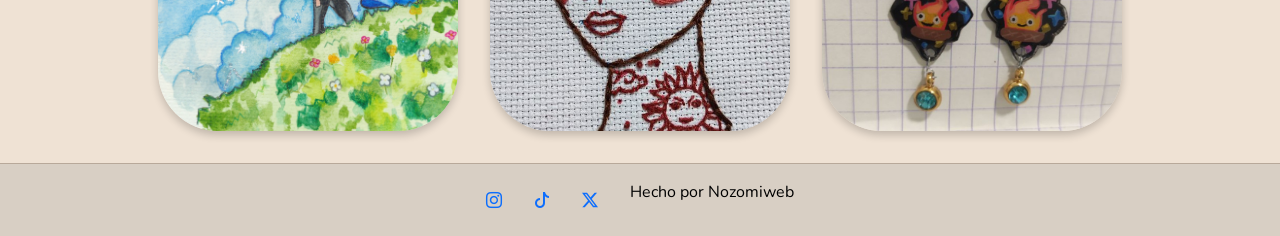
==== commit c18207c5: "Refactor section layout for title and image" ====
--- a/index.html
+++ b/index.html
@@ -29,13 +29,14 @@
                 </nav>
                 <section class="seccionTitulo autoShow">
                     <div class="contenedorTitulo container autoShow">
-                        <div class="row align-items-center">
-                            <h1 class="titulo col-12">Cuando me da por crear</h1>
-                            <h2 class="subtitulo col-12">Manualidades, cosplay y pequeños detalles que me hacen feliz</h2>
-                            <div class="itemTitulo col-12"> 
-                                <img class="mediaTitulo" src="./src/img/dibujo_cristian.png" alt="PortadaDibujo">
-
-                            </div>
+                        <div class="row align-items-center text-center">
+                                <div class="col-12">
+                                    <h1 class="titulo">Cuando me da por crear</h1>
+                                    <h2 class="subtitulo">Manualidades, cosplay y pequeños detalles que me hacen feliz</h2>
+                                </div>
+                                <div class="col-12 itemTitulo"> 
+                                    <img class="mediaTitulo img-fluid" src="./src/img/dibujo_cristian.png" alt="PortadaDibujo">
+                                </div>
                         </div>
                     </div>
                 </section>
--- a/src/css/style.css
+++ b/src/css/style.css
@@ -52,31 +52,19 @@
     color: #595d48;
 }
 .mediaTitulo {
-    height: auto;
+    width: 100%;             /* Se adapta al ancho del contenedor */
+    max-width: 100%;         /* Evita que desborde la pantalla */
+    height: auto;            /* Mantiene la proporción original */
     max-height: 50vh;
-    width: 100%;
+    object-fit: contain;
     border-radius: 30px;
-    object-fit: contain;
-    box-shadow: 0 8px 16px rgba(0, 0, 0, 0.15);
     margin-bottom: 0.5rem;
+    display: block;          /* Evita espacios extra en línea */
 }
 .subtitulo {
     font-size: 2vw;
     color: #595d48;
 }
-/* .explore-button {
-    font-size: 1.5em;
-    background-color: #d87127;
-    color: #ffffff;
-    border: none;
-    padding: 0.8em 1.5em;
-    border-radius: 5px;
-    cursor: pointer;
-    margin: 1em;   
-}
-.explore-button:hover {
-    background-color: #b85e20; */
-
 .sobreMi{
     text-align: left;
     padding: 2em;
